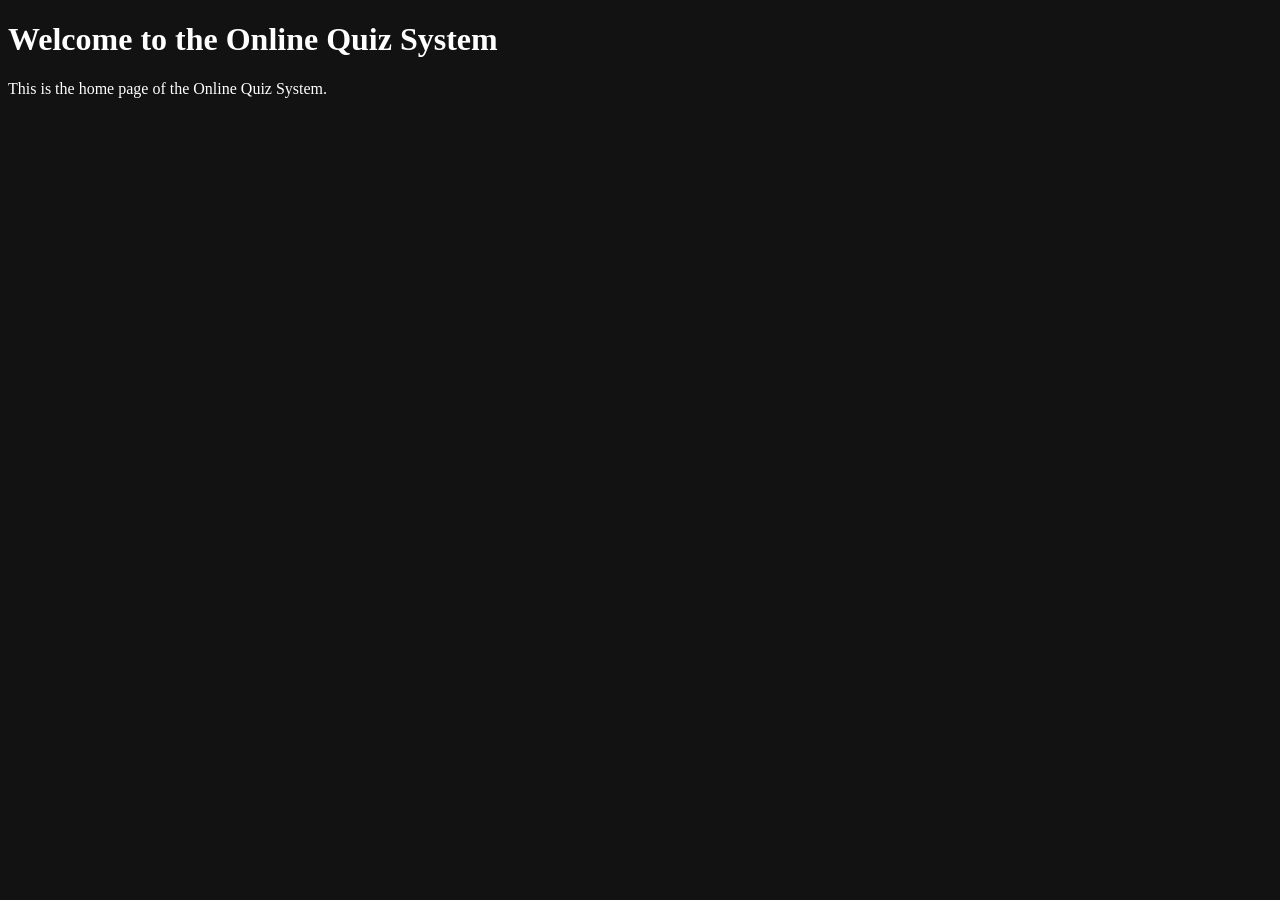
==== index.html @ 8d97eae0 "Initial Commit" ====
<!DOCTYPE html>
<html>
    <head>
        <title>Home Page</title>
        <link rel="stylesheet" href="style.css">
    </head>
    <body>
        <h1>Welcome to the Online Quiz System</h1>
        <p>This is the home page of the Online Quiz System.</p>
    </body>
</html>
---- style.css ----
body {
    background-color: #121212;
    color: #ffffff;
}
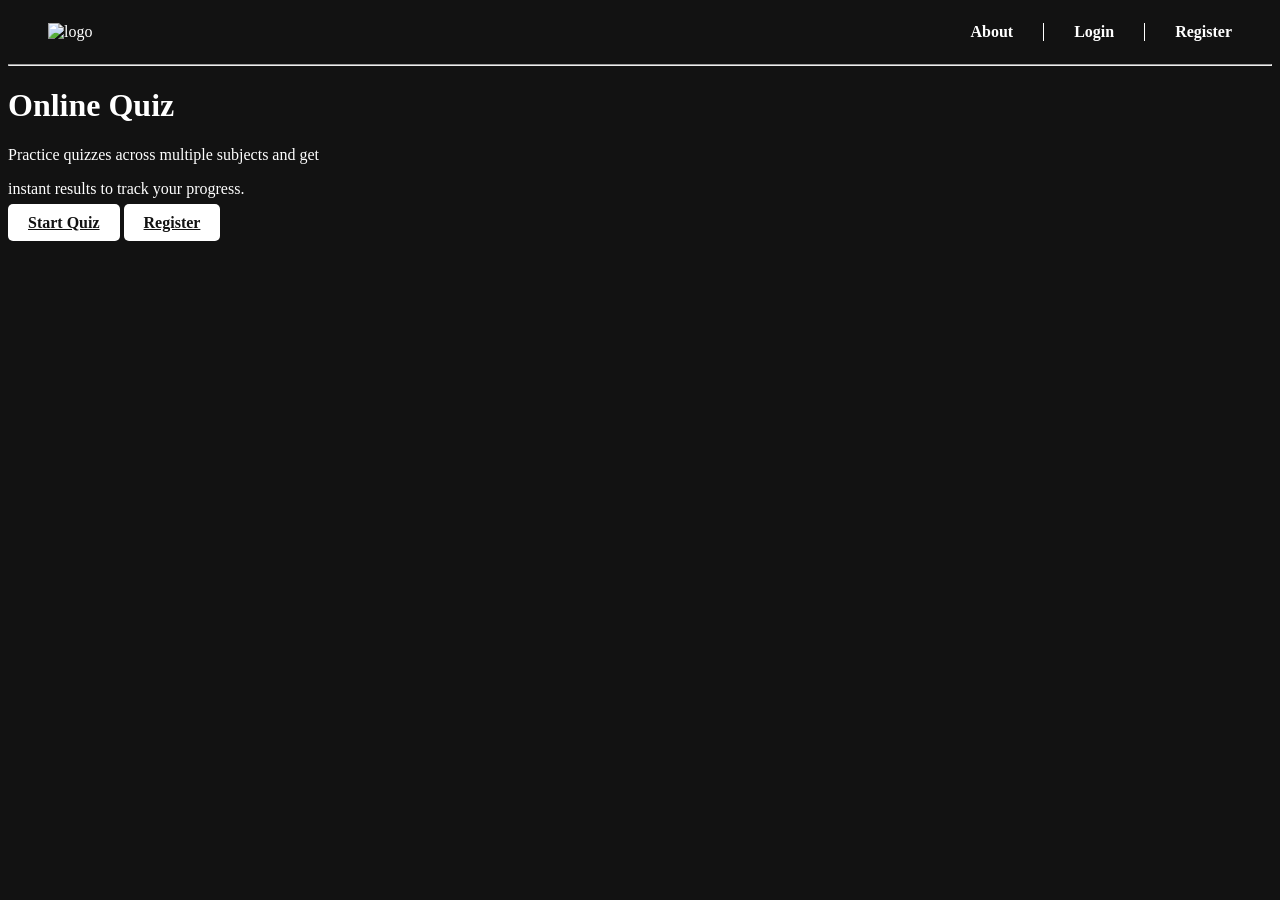
==== commit efb41a36: "0.1v" ====
--- a/index.html
+++ b/index.html
@@ -5,7 +5,22 @@
         <link rel="stylesheet" href="style.css">
     </head>
     <body>
-        <h1>Welcome to the Online Quiz System</h1>
-        <p>This is the home page of the Online Quiz System.</p>
+        <div class="inline">
+            <img src="" alt="logo">
+            <div class="right">
+                <a href="" class="an"><b>About</b></a>
+                <a href="" class="an"><b>Login</b></a>
+                <a href="" class="an"><b>Register</b></a>
+            </div>
+        </div>
+        <hr>
+        <div>
+            <h1>Online Quiz</h1>
+            <p>Practice quizzes across multiple subjects and get</p>
+            <p>instant results to track your progress.</p>
+            <a href="" class="button"><b>Start Quiz</b></a>
+            <a href="" class="button"><b>Register</b></a>
+        </div>
+
     </body>
 </html>
--- a/style.css
+++ b/style.css
@@ -1,4 +1,41 @@
 body {
     background-color: #121212;
     color: #ffffff;
-}+    
+}
+.right {
+    display: flex;
+    gap: 30px;
+}
+.inline {
+    display: flex;
+    justify-content: space-between;
+    align-items: center;
+
+    padding: 15px 40px;
+}
+.an {
+    text-decoration: none;
+    color: #ffffff;
+    border-left: 1px solid #ffffff;
+    padding-left: 30px;
+}
+.an:first-child {
+    border-left: none;
+}
+.center {
+    text-align: center;
+}
+.button {
+    background-color: #ffffff;
+    color: #121212;
+    padding: 10px 20px;
+    border: none;
+    border-radius: 5px;
+    cursor: pointer;
+    transition: all 0.3s ease;
+}
+.button:hover {
+    background-color: gray;
+    padding: 15px 25px;
+}
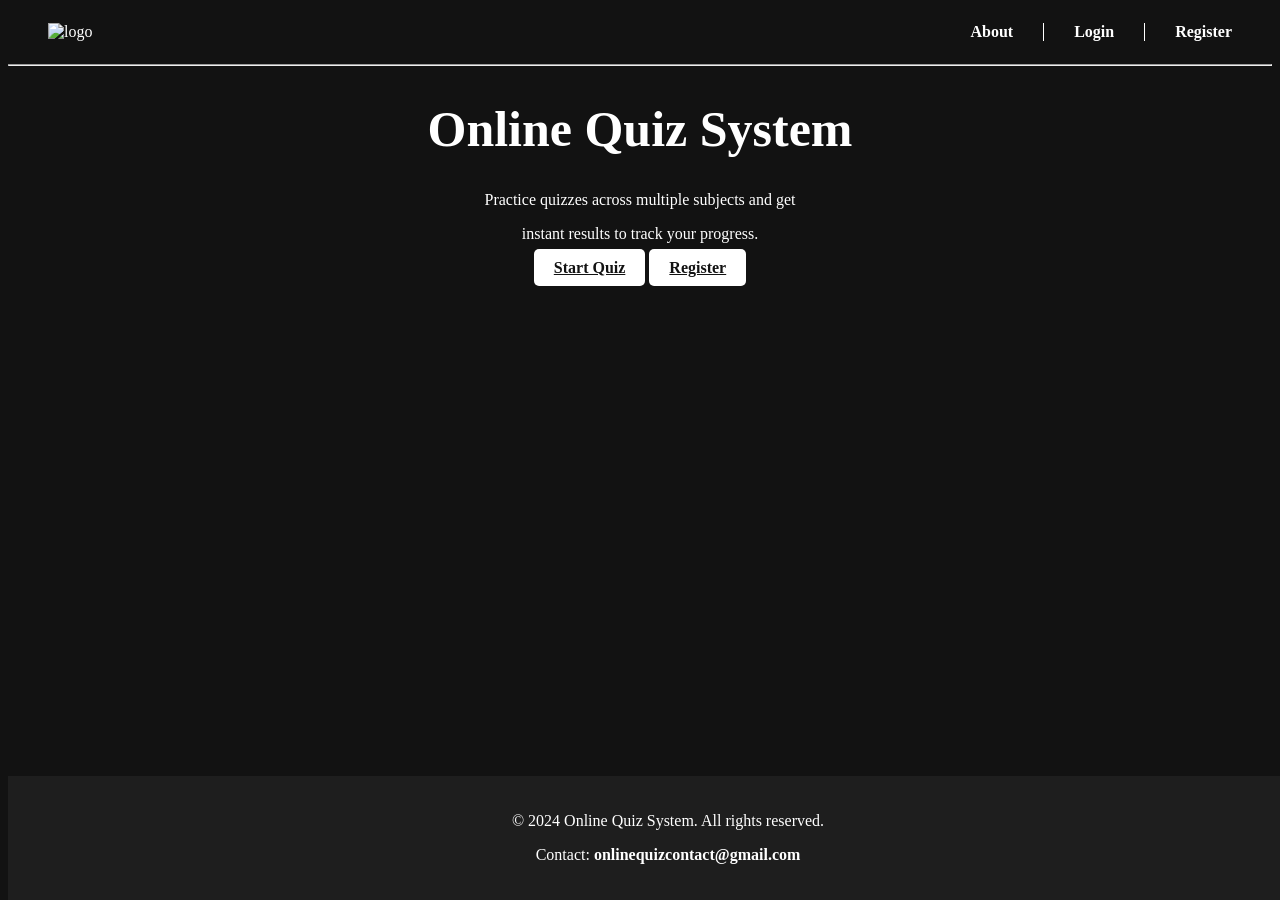
==== commit de5a90d6: "0.2v" ====
--- a/index.html
+++ b/index.html
@@ -14,13 +14,17 @@
             </div>
         </div>
         <hr>
-        <div>
-            <h1>Online Quiz</h1>
+        <div class="center">
+            <h1 style="font-size: 50px;">Online Quiz System</h1>
             <p>Practice quizzes across multiple subjects and get</p>
             <p>instant results to track your progress.</p>
             <a href="" class="button"><b>Start Quiz</b></a>
             <a href="" class="button"><b>Register</b></a>
         </div>
-
+        <div class="footer">
+            <p>© 2024 Online Quiz System. All rights reserved.</p>
+            <p>Contact: <a href="mailto:onlinequizcontact@gmail.com" class="email-link">
+                <b>onlinequizcontact@gmail.com</b></a></p>
+        </div>
     </body>
 </html>
--- a/style.css
+++ b/style.css
@@ -39,3 +39,16 @@
     background-color: gray;
     padding: 15px 25px;
 }
+.footer {
+    text-align: center;
+    padding: 20px;
+    background-color: #1e1e1e;
+    color: #ffffff;
+    position: fixed;
+    bottom: 0;
+    width: 100%;
+}
+.email-link {
+    color: #ffffff;
+    text-decoration: none;
+}
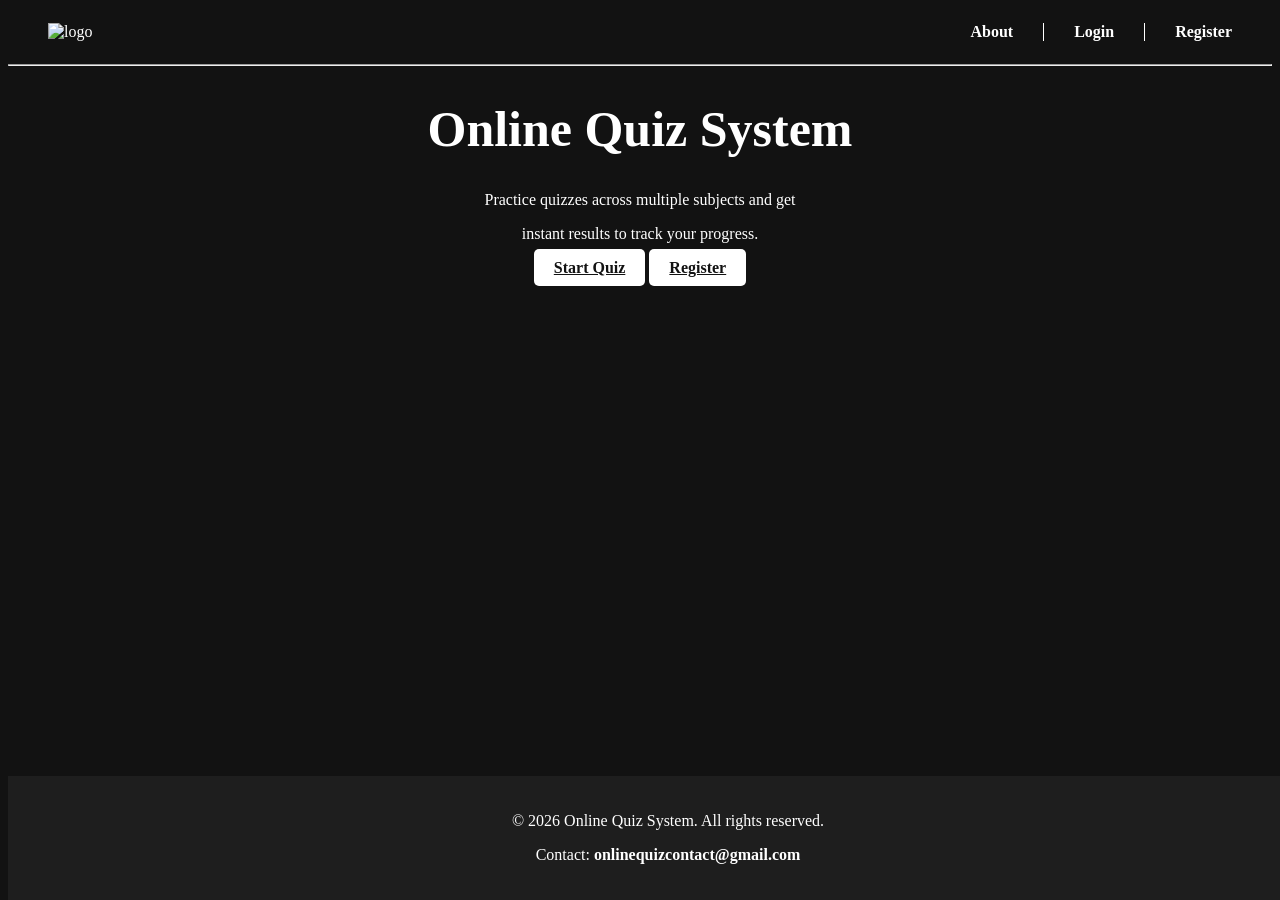
==== commit eb62c373: "Update copyright year in footer" ====
--- a/index.html
+++ b/index.html
@@ -22,7 +22,7 @@
             <a href="" class="button"><b>Register</b></a>
         </div>
         <div class="footer">
-            <p>© 2024 Online Quiz System. All rights reserved.</p>
+            <p>© 2026 Online Quiz System. All rights reserved.</p>
             <p>Contact: <a href="mailto:onlinequizcontact@gmail.com" class="email-link">
                 <b>onlinequizcontact@gmail.com</b></a></p>
         </div>
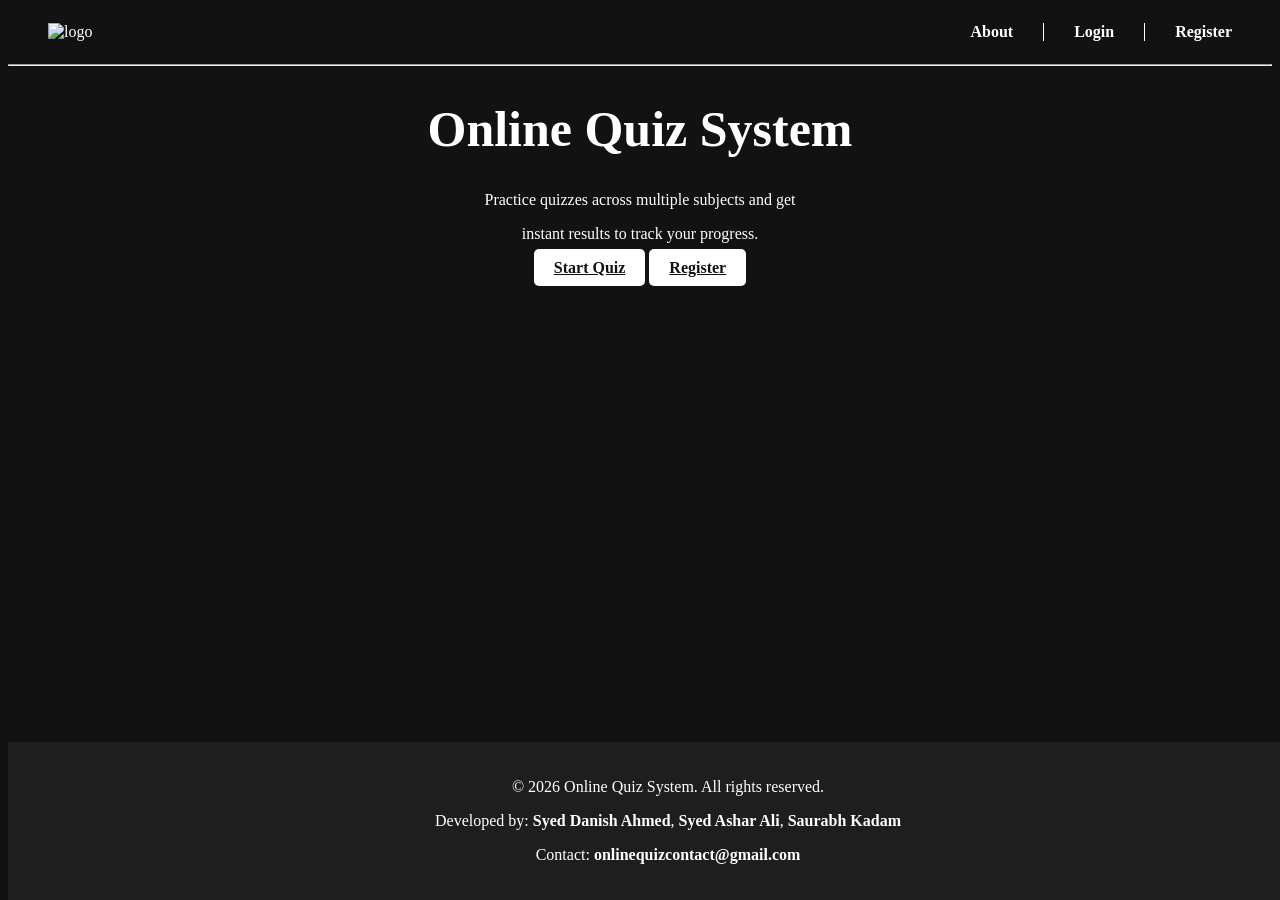
==== commit bd139aa6: "0.2v" ====
--- a/index.html
+++ b/index.html
@@ -8,9 +8,9 @@
         <div class="inline">
             <img src="" alt="logo">
             <div class="right">
-                <a href="" class="an"><b>About</b></a>
-                <a href="" class="an"><b>Login</b></a>
-                <a href="" class="an"><b>Register</b></a>
+                <a href="" class="an">About</a>
+                <a href="" class="an">Login</a>
+                <a href="" class="an">Register</a>
             </div>
         </div>
         <hr>
@@ -23,6 +23,7 @@
         </div>
         <div class="footer">
             <p>© 2026 Online Quiz System. All rights reserved.</p>
+            <p>Developed by: <b>Syed Danish Ahmed</b>, <b>Syed Ashar Ali</b>, <b>Saurabh Kadam</b></p>
             <p>Contact: <a href="mailto:onlinequizcontact@gmail.com" class="email-link">
                 <b>onlinequizcontact@gmail.com</b></a></p>
         </div>
--- a/style.css
+++ b/style.css
@@ -19,6 +19,7 @@
     color: #ffffff;
     border-left: 1px solid #ffffff;
     padding-left: 30px;
+    font-weight: bold;
 }
 .an:first-child {
     border-left: none;
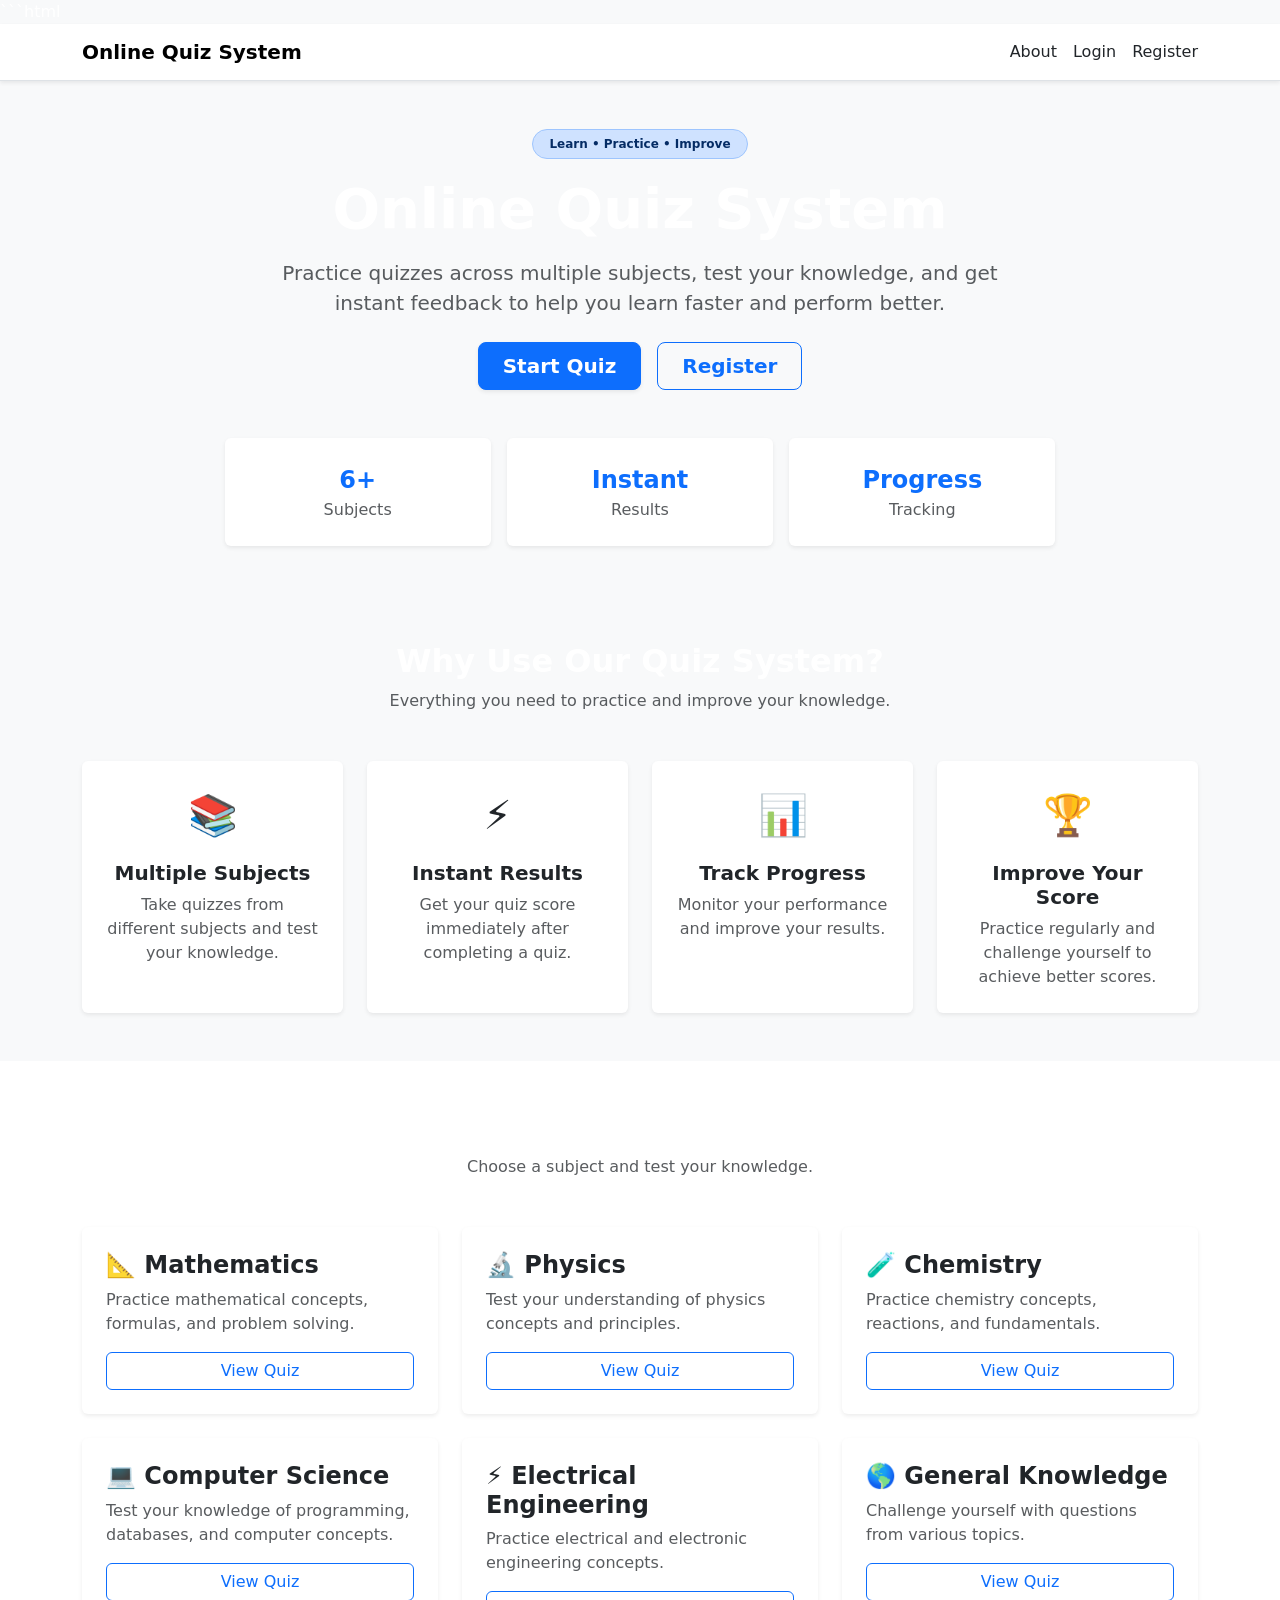
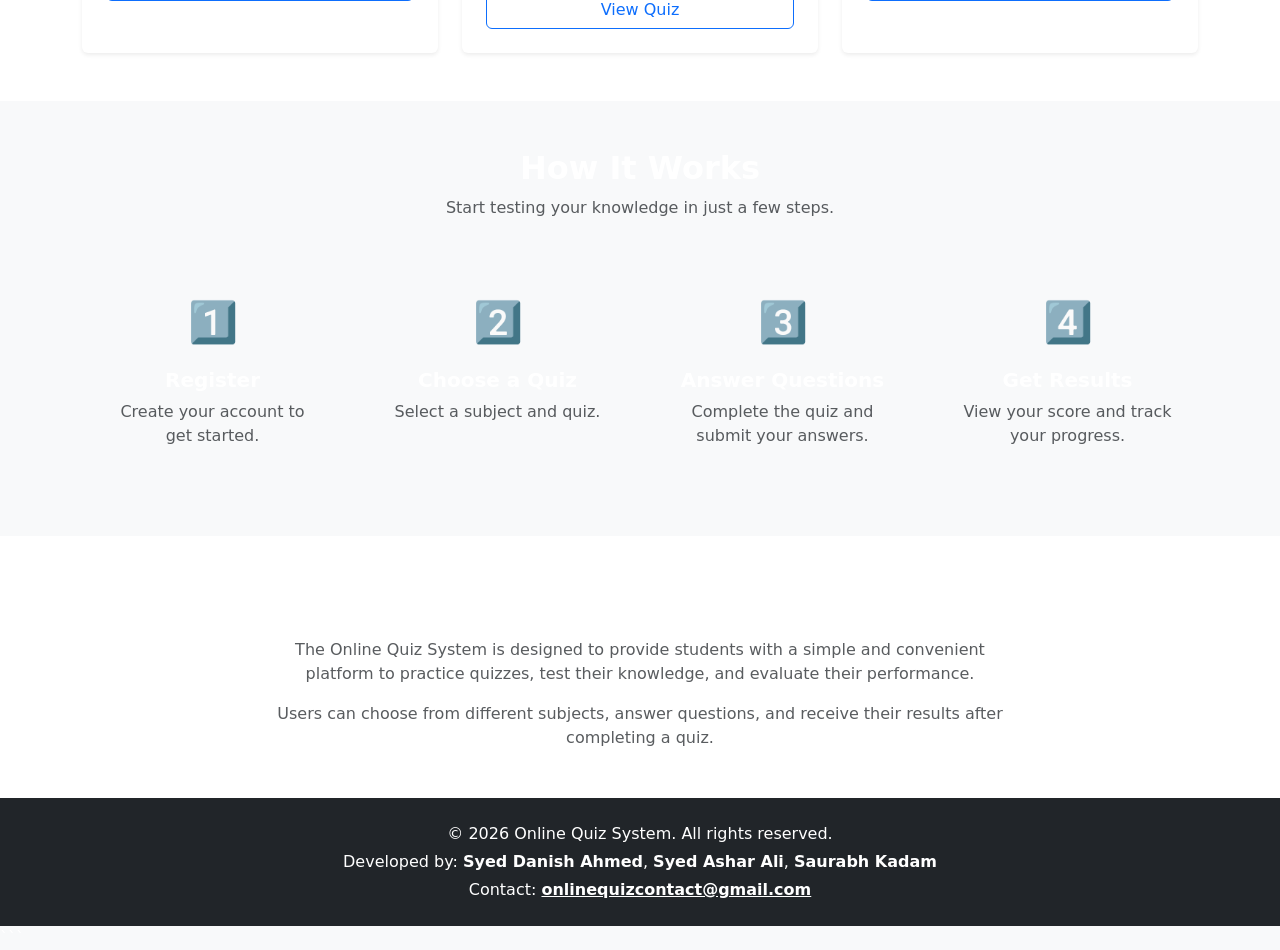
==== commit 3e0b9ae9: "0.4v" ====
--- a/index.html
+++ b/index.html
@@ -1,31 +1,591 @@
+```html
 <!DOCTYPE html>
-<html>
-    <head>
-        <title>Home Page</title>
-        <link rel="stylesheet" href="style.css">
-    </head>
-    <body>
-        <div class="inline">
-            <img src="" alt="logo">
-            <div class="right">
-                <a href="" class="an">About</a>
-                <a href="" class="an">Login</a>
-                <a href="" class="an">Register</a>
-            </div>
+<html lang="en">
+
+<head>
+    <meta charset="UTF-8">
+    <meta name="viewport" content="width=device-width, initial-scale=1.0">
+
+    <title>Online Quiz System</title>
+
+    <!-- Bootstrap -->
+    <link href="https://cdn.jsdelivr.net/npm/bootstrap@5.3.3/dist/css/bootstrap.min.css" rel="stylesheet">
+
+    <!-- Custom CSS -->
+    <link rel="stylesheet" href="style.css">
+</head>
+
+<body class="bg-light">
+
+    <!-- ================= NAVBAR ================= -->
+
+    <nav class="navbar navbar-expand-lg navbar-light bg-white border-bottom shadow-sm">
+        <div class="container">
+
+            <a href="index.html" class="navbar-brand">
+                <span class="fw-bold">Online Quiz System</span>
+            </a>
+
+            <div class="d-flex align-items-center gap-3 ms-auto">
+
+                <a href="#about" class="nav-link text-dark">
+                    About
+                </a>
+
+                <a href="login.html" class="nav-link text-dark">
+                    Login
+                </a>
+
+                <a href="register.html" class="nav-link text-dark">
+                    Register
+                </a>
+
+            </div>
+
         </div>
-        <hr>
-        <div class="center">
-            <h1 style="font-size: 50px;">Online Quiz System</h1>
-            <p>Practice quizzes across multiple subjects and get</p>
-            <p>instant results to track your progress.</p>
-            <a href="" class="button"><b>Start Quiz</b></a>
-            <a href="" class="button"><b>Register</b></a>
-        </div>
-        <div class="footer">
-            <p>© 2026 Online Quiz System. All rights reserved.</p>
-            <p>Developed by: <b>Syed Danish Ahmed</b>, <b>Syed Ashar Ali</b>, <b>Saurabh Kadam</b></p>
-            <p>Contact: <a href="mailto:onlinequizcontact@gmail.com" class="email-link">
-                <b>onlinequizcontact@gmail.com</b></a></p>
-        </div>
-    </body>
+    </nav>
+
+
+    <!-- ================= HERO SECTION ================= -->
+
+    <main>
+
+        <section class="container text-center py-5">
+
+            <div class="row justify-content-center">
+
+                <div class="col-lg-9">
+
+                    <span class="badge bg-primary-subtle text-primary-emphasis border border-primary-subtle px-3 py-2 rounded-pill mb-3">
+                        Learn • Practice • Improve
+                    </span>
+
+                    <h1 class="display-4 fw-bold mb-3">
+                        Online Quiz System
+                    </h1>
+
+                    <p class="lead text-muted mb-4 mx-auto" style="max-width: 760px;">
+                        Practice quizzes across multiple subjects, test your knowledge, and
+                        get instant feedback to help you learn faster and perform better.
+                    </p>
+
+                    <div class="d-flex justify-content-center gap-3 flex-wrap mb-5">
+
+                        <a href="login.html"
+                           class="btn btn-primary btn-lg px-4 fw-bold shadow-sm">
+                            Start Quiz
+                        </a>
+
+                        <a href="register.html"
+                           class="btn btn-outline-primary btn-lg px-4 fw-bold">
+                            Register
+                        </a>
+
+                    </div>
+
+                    <div class="row g-3 justify-content-center">
+
+                        <div class="col-sm-4">
+                            <div class="card border-0 shadow-sm h-100">
+                                <div class="card-body py-4">
+                                    <div class="fw-bold fs-4 text-primary">6+</div>
+                                    <div class="text-muted">Subjects</div>
+                                </div>
+                            </div>
+                        </div>
+
+                        <div class="col-sm-4">
+                            <div class="card border-0 shadow-sm h-100">
+                                <div class="card-body py-4">
+                                    <div class="fw-bold fs-4 text-primary">Instant</div>
+                                    <div class="text-muted">Results</div>
+                                </div>
+                            </div>
+                        </div>
+
+                        <div class="col-sm-4">
+                            <div class="card border-0 shadow-sm h-100">
+                                <div class="card-body py-4">
+                                    <div class="fw-bold fs-4 text-primary">Progress</div>
+                                    <div class="text-muted">Tracking</div>
+                                </div>
+                            </div>
+                        </div>
+
+                    </div>
+
+                </div>
+
+            </div>
+
+        </section>
+
+
+        <!-- ================= FEATURES ================= -->
+
+        <section class="container py-5">
+
+            <div class="text-center mb-5">
+
+                <h2 class="fw-bold">
+                    Why Use Our Quiz System?
+                </h2>
+
+                <p class="text-muted">
+                    Everything you need to practice and improve your knowledge.
+                </p>
+
+            </div>
+
+
+            <div class="row g-4">
+
+                <!-- Feature 1 -->
+                <div class="col-md-6 col-lg-3">
+
+                    <div class="card h-100 border-0 shadow-sm text-center p-4">
+
+                        <div class="fs-1 mb-3">
+                            📚
+                        </div>
+
+                        <h5 class="fw-bold">
+                            Multiple Subjects
+                        </h5>
+
+                        <p class="text-muted mb-0">
+                            Take quizzes from different subjects
+                            and test your knowledge.
+                        </p>
+
+                    </div>
+
+                </div>
+
+
+                <!-- Feature 2 -->
+                <div class="col-md-6 col-lg-3">
+
+                    <div class="card h-100 border-0 shadow-sm text-center p-4">
+
+                        <div class="fs-1 mb-3">
+                            ⚡
+                        </div>
+
+                        <h5 class="fw-bold">
+                            Instant Results
+                        </h5>
+
+                        <p class="text-muted mb-0">
+                            Get your quiz score immediately
+                            after completing a quiz.
+                        </p>
+
+                    </div>
+
+                </div>
+
+
+                <!-- Feature 3 -->
+                <div class="col-md-6 col-lg-3">
+
+                    <div class="card h-100 border-0 shadow-sm text-center p-4">
+
+                        <div class="fs-1 mb-3">
+                            📊
+                        </div>
+
+                        <h5 class="fw-bold">
+                            Track Progress
+                        </h5>
+
+                        <p class="text-muted mb-0">
+                            Monitor your performance and
+                            improve your results.
+                        </p>
+
+                    </div>
+
+                </div>
+
+
+                <!-- Feature 4 -->
+                <div class="col-md-6 col-lg-3">
+
+                    <div class="card h-100 border-0 shadow-sm text-center p-4">
+
+                        <div class="fs-1 mb-3">
+                            🏆
+                        </div>
+
+                        <h5 class="fw-bold">
+                            Improve Your Score
+                        </h5>
+
+                        <p class="text-muted mb-0">
+                            Practice regularly and challenge
+                            yourself to achieve better scores.
+                        </p>
+
+                    </div>
+
+                </div>
+
+            </div>
+
+        </section>
+
+
+        <!-- ================= SUBJECTS ================= -->
+
+        <section class="bg-white py-5">
+
+            <div class="container">
+
+                <div class="text-center mb-5">
+
+                    <h2 class="fw-bold">
+                        Explore Subjects
+                    </h2>
+
+                    <p class="text-muted">
+                        Choose a subject and test your knowledge.
+                    </p>
+
+                </div>
+
+
+                <div class="row g-4">
+
+                    <!-- Mathematics -->
+                    <div class="col-md-6 col-lg-4">
+
+                        <div class="card h-100 border-0 shadow-sm p-4">
+
+                            <h4 class="fw-bold">
+                                📐 Mathematics
+                            </h4>
+
+                            <p class="text-muted">
+                                Practice mathematical concepts,
+                                formulas, and problem solving.
+                            </p>
+
+                            <a href="login.html"
+                               class="btn btn-outline-primary">
+                                View Quiz
+                            </a>
+
+                        </div>
+
+                    </div>
+
+
+                    <!-- Physics -->
+                    <div class="col-md-6 col-lg-4">
+
+                        <div class="card h-100 border-0 shadow-sm p-4">
+
+                            <h4 class="fw-bold">
+                                🔬 Physics
+                            </h4>
+
+                            <p class="text-muted">
+                                Test your understanding of physics
+                                concepts and principles.
+                            </p>
+
+                            <a href="login.html"
+                               class="btn btn-outline-primary">
+                                View Quiz
+                            </a>
+
+                        </div>
+
+                    </div>
+
+
+                    <!-- Chemistry -->
+                    <div class="col-md-6 col-lg-4">
+
+                        <div class="card h-100 border-0 shadow-sm p-4">
+
+                            <h4 class="fw-bold">
+                                🧪 Chemistry
+                            </h4>
+
+                            <p class="text-muted">
+                                Practice chemistry concepts,
+                                reactions, and fundamentals.
+                            </p>
+
+                            <a href="login.html"
+                               class="btn btn-outline-primary">
+                                View Quiz
+                            </a>
+
+                        </div>
+
+                    </div>
+
+
+                    <!-- Computer Science -->
+                    <div class="col-md-6 col-lg-4">
+
+                        <div class="card h-100 border-0 shadow-sm p-4">
+
+                            <h4 class="fw-bold">
+                                💻 Computer Science
+                            </h4>
+
+                            <p class="text-muted">
+                                Test your knowledge of programming,
+                                databases, and computer concepts.
+                            </p>
+
+                            <a href="login.html"
+                               class="btn btn-outline-primary">
+                                View Quiz
+                            </a>
+
+                        </div>
+
+                    </div>
+
+
+                    <!-- Electrical -->
+                    <div class="col-md-6 col-lg-4">
+
+                        <div class="card h-100 border-0 shadow-sm p-4">
+
+                            <h4 class="fw-bold">
+                                ⚡ Electrical Engineering
+                            </h4>
+
+                            <p class="text-muted">
+                                Practice electrical and electronic
+                                engineering concepts.
+                            </p>
+
+                            <a href="login.html"
+                               class="btn btn-outline-primary">
+                                View Quiz
+                            </a>
+
+                        </div>
+
+                    </div>
+
+
+                    <!-- General Knowledge -->
+                    <div class="col-md-6 col-lg-4">
+
+                        <div class="card h-100 border-0 shadow-sm p-4">
+
+                            <h4 class="fw-bold">
+                                🌎 General Knowledge
+                            </h4>
+
+                            <p class="text-muted">
+                                Challenge yourself with questions
+                                from various topics.
+                            </p>
+
+                            <a href="login.html"
+                               class="btn btn-outline-primary">
+                                View Quiz
+                            </a>
+
+                        </div>
+
+                    </div>
+
+                </div>
+
+            </div>
+
+        </section>
+
+
+        <!-- ================= HOW IT WORKS ================= -->
+
+        <section class="container py-5">
+
+            <div class="text-center mb-5">
+
+                <h2 class="fw-bold">
+                    How It Works
+                </h2>
+
+                <p class="text-muted">
+                    Start testing your knowledge in just a few steps.
+                </p>
+
+            </div>
+
+
+            <div class="row g-4 text-center">
+
+                <!-- Step 1 -->
+                <div class="col-md-3">
+
+                    <div class="p-4">
+
+                        <div class="fs-1 mb-3">
+                            1️⃣
+                        </div>
+
+                        <h5 class="fw-bold">
+                            Register
+                        </h5>
+
+                        <p class="text-muted">
+                            Create your account to get started.
+                        </p>
+
+                    </div>
+
+                </div>
+
+
+                <!-- Step 2 -->
+                <div class="col-md-3">
+
+                    <div class="p-4">
+
+                        <div class="fs-1 mb-3">
+                            2️⃣
+                        </div>
+
+                        <h5 class="fw-bold">
+                            Choose a Quiz
+                        </h5>
+
+                        <p class="text-muted">
+                            Select a subject and quiz.
+                        </p>
+
+                    </div>
+
+                </div>
+
+
+                <!-- Step 3 -->
+                <div class="col-md-3">
+
+                    <div class="p-4">
+
+                        <div class="fs-1 mb-3">
+                            3️⃣
+                        </div>
+
+                        <h5 class="fw-bold">
+                            Answer Questions
+                        </h5>
+
+                        <p class="text-muted">
+                            Complete the quiz and submit your answers.
+                        </p>
+
+                    </div>
+
+                </div>
+
+
+                <!-- Step 4 -->
+                <div class="col-md-3">
+
+                    <div class="p-4">
+
+                        <div class="fs-1 mb-3">
+                            4️⃣
+                        </div>
+
+                        <h5 class="fw-bold">
+                            Get Results
+                        </h5>
+
+                        <p class="text-muted">
+                            View your score and track your progress.
+                        </p>
+
+                    </div>
+
+                </div>
+
+            </div>
+
+        </section>
+
+
+        <!-- ================= ABOUT ================= -->
+
+        <section id="about" class="bg-white py-5">
+
+            <div class="container text-center">
+
+                <div class="row justify-content-center">
+
+                    <div class="col-lg-8">
+
+                        <h2 class="fw-bold mb-3">
+                            About Our Quiz System
+                        </h2>
+
+                        <p class="text-muted">
+                            The Online Quiz System is designed to provide
+                            students with a simple and convenient platform
+                            to practice quizzes, test their knowledge,
+                            and evaluate their performance.
+                        </p>
+
+                        <p class="text-muted mb-0">
+                            Users can choose from different subjects,
+                            answer questions, and receive their results
+                            after completing a quiz.
+                        </p>
+
+                    </div>
+
+                </div>
+
+            </div>
+
+        </section>
+
+    </main>
+
+
+    <!-- ================= FOOTER ================= -->
+
+    <footer class="bg-dark text-white text-center py-4">
+
+        <p class="mb-1">
+            © 2026 Online Quiz System. All rights reserved.
+        </p>
+
+        <p class="mb-1">
+            Developed by:
+            <b>Syed Danish Ahmed</b>,
+            <b>Syed Ashar Ali</b>,
+            <b>Saurabh Kadam</b>
+        </p>
+
+        <p class="mb-0">
+            Contact:
+            <a href="mailto:onlinequizcontact@gmail.com"
+               class="text-white text-decoration-underline fw-bold">
+                onlinequizcontact@gmail.com
+            </a>
+        </p>
+
+    </footer>
+
+
+    <!-- Bootstrap JavaScript -->
+    <script src="https://cdn.jsdelivr.net/npm/bootstrap@5.3.3/dist/js/bootstrap.bundle.min.js"></script>
+
+</body>
+
 </html>
+```
--- a/style.css
+++ b/style.css
@@ -1,3 +1,6 @@
+html {
+    scroll-behavior: smooth;
+}
 body {
     background-color: #121212;
     color: #ffffff;
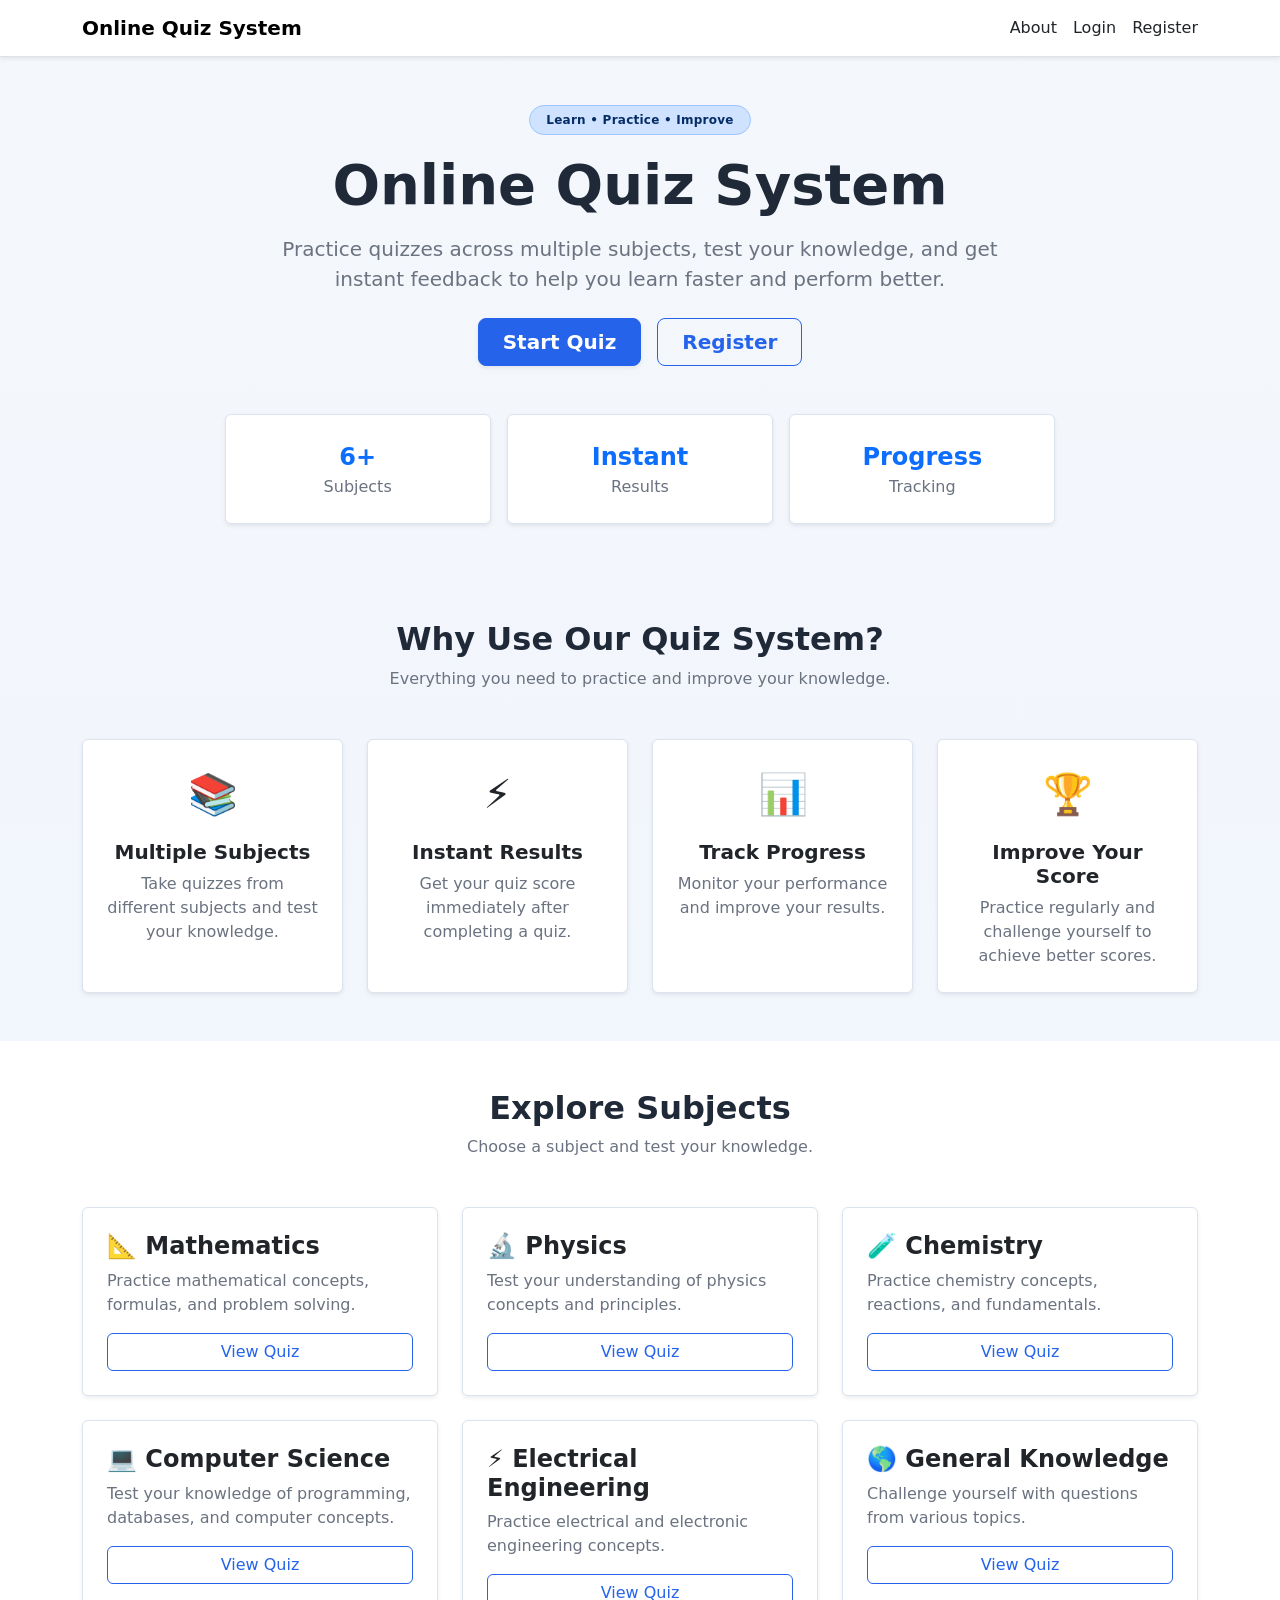
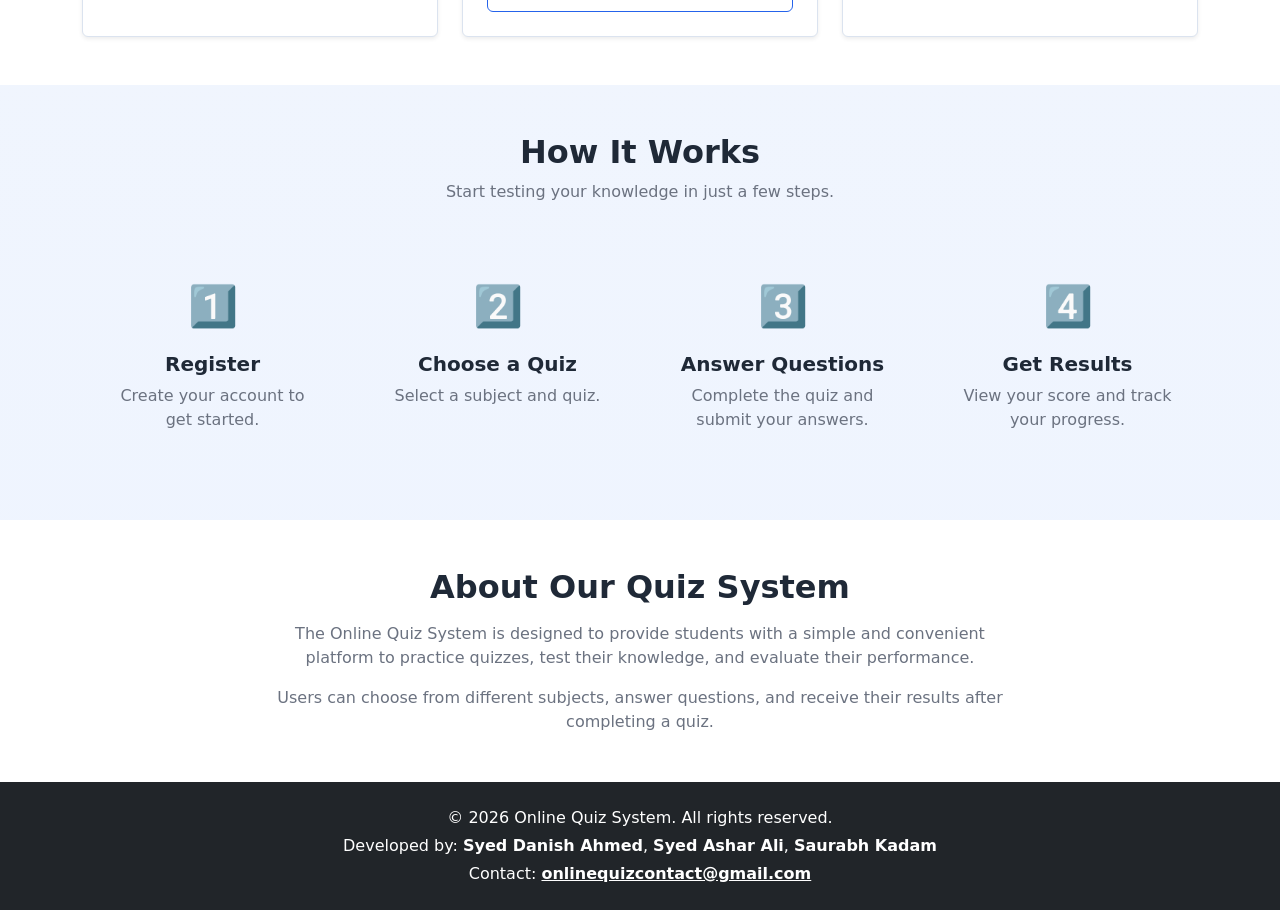
==== commit ea578355: "0.5v" ====
--- a/index.html
+++ b/index.html
@@ -1,4 +1,3 @@
-```html
 <!DOCTYPE html>
 <html lang="en">
 
@@ -13,6 +12,78 @@
 
     <!-- Custom CSS -->
     <link rel="stylesheet" href="style.css">
+
+    <style>
+        :root {
+            --bg: #f4f7fb;
+            --surface: #ffffff;
+            --surface-alt: #eef4ff;
+            --text: #1f2937;
+            --muted: #6b7280;
+            --primary: #2563eb;
+            --primary-dark: #1d4ed8;
+            --border: #dbe3ef;
+        }
+
+        html {
+            scroll-behavior: smooth;
+        }
+
+        body {
+            background: linear-gradient(180deg, var(--bg) 0%, var(--surface-alt) 100%);
+            color: var(--text);
+        }
+
+        .navbar {
+            background-color: rgba(255, 255, 255, 0.96) !important;
+        }
+
+        .card {
+            border: 1px solid var(--border) !important;
+            transition: transform 0.2s ease, box-shadow 0.2s ease;
+        }
+
+        .card:hover {
+            transform: translateY(-4px);
+            box-shadow: 0 0.75rem 1.5rem rgba(37, 99, 235, 0.12) !important;
+        }
+
+        .text-muted {
+            color: var(--muted) !important;
+        }
+
+        .btn-primary {
+            background-color: var(--primary);
+            border-color: var(--primary);
+        }
+
+        .btn-primary:hover,
+        .btn-primary:focus {
+            background-color: var(--primary-dark);
+            border-color: var(--primary-dark);
+        }
+
+        .btn-outline-primary {
+            color: var(--primary);
+            border-color: var(--primary);
+        }
+
+        .btn-outline-primary:hover,
+        .btn-outline-primary:focus {
+            background-color: var(--primary);
+            border-color: var(--primary);
+            color: #ffffff;
+        }
+
+        .badge {
+            letter-spacing: 0.02em;
+        }
+
+        footer,
+        footer a {
+            color: #ffffff !important;
+        }
+    </style>
 </head>
 
 <body class="bg-light">
@@ -588,4 +659,3 @@
 </body>
 
 </html>
-```
